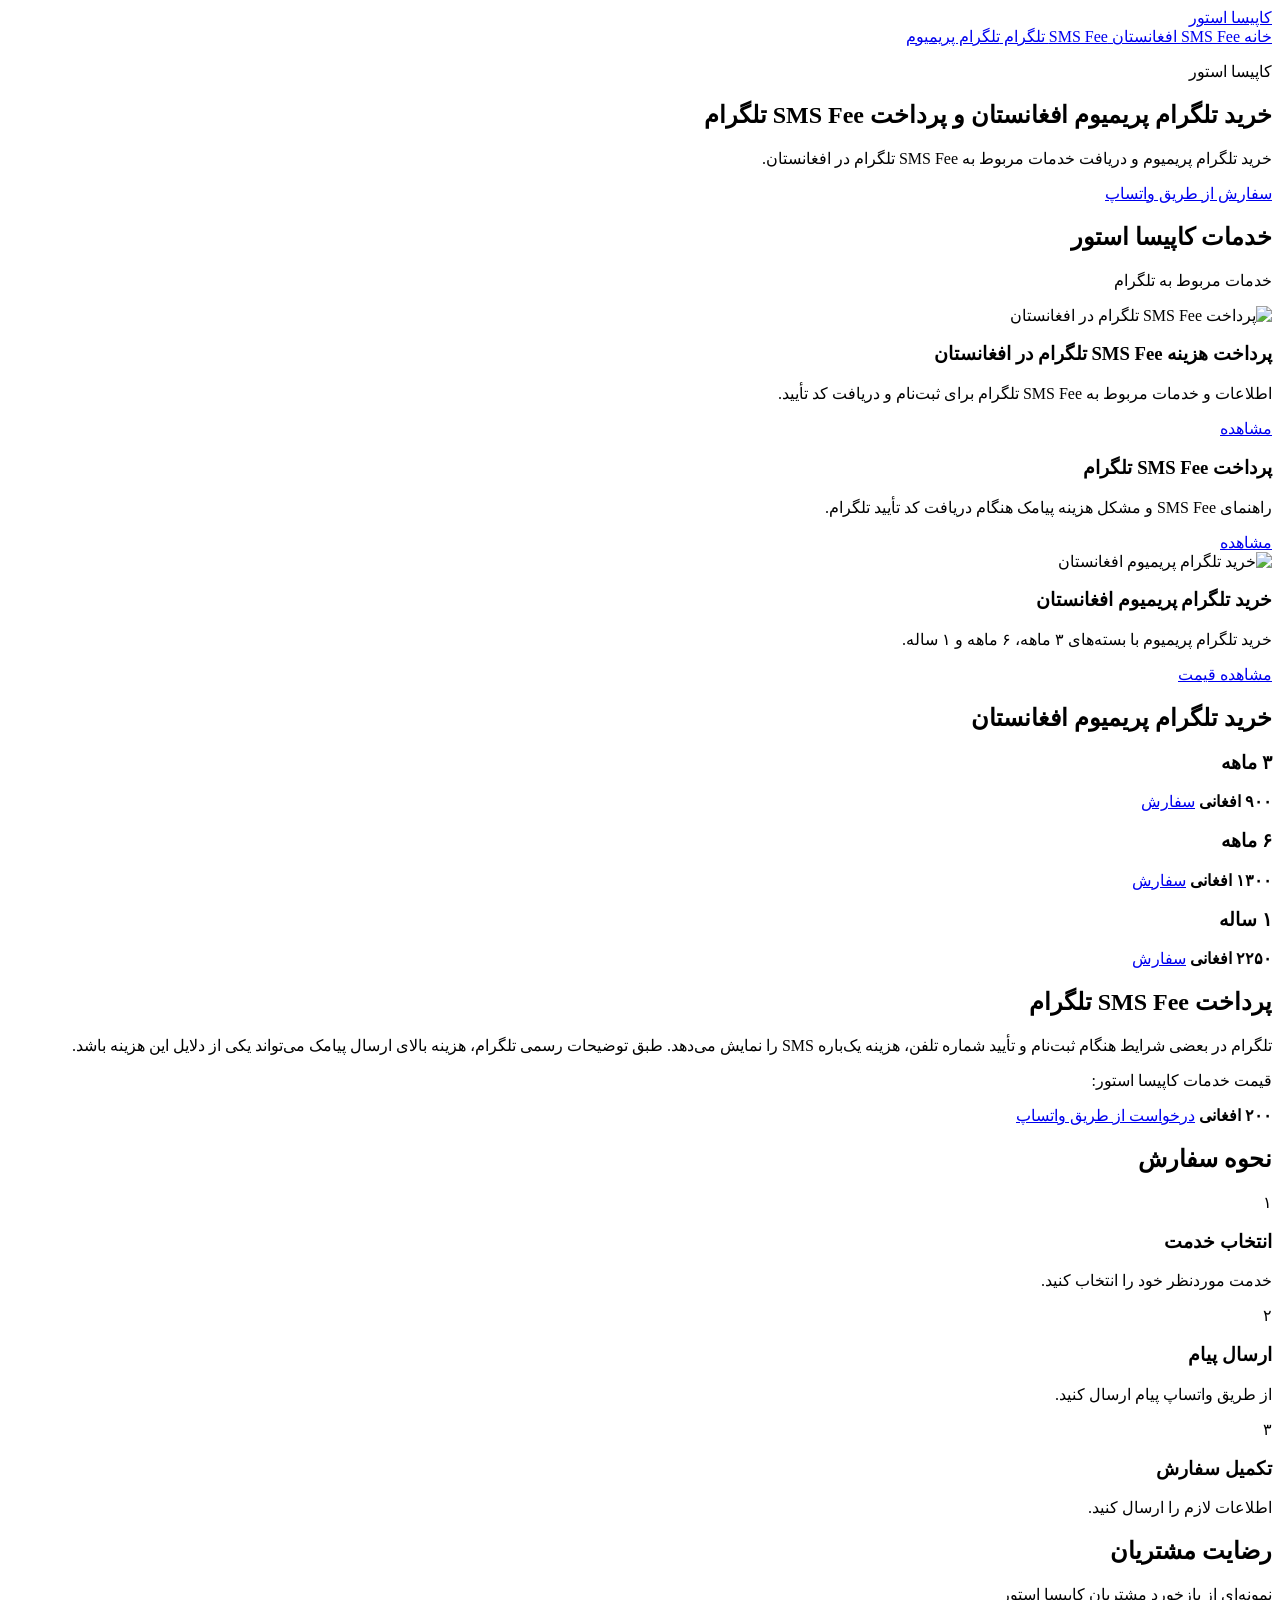
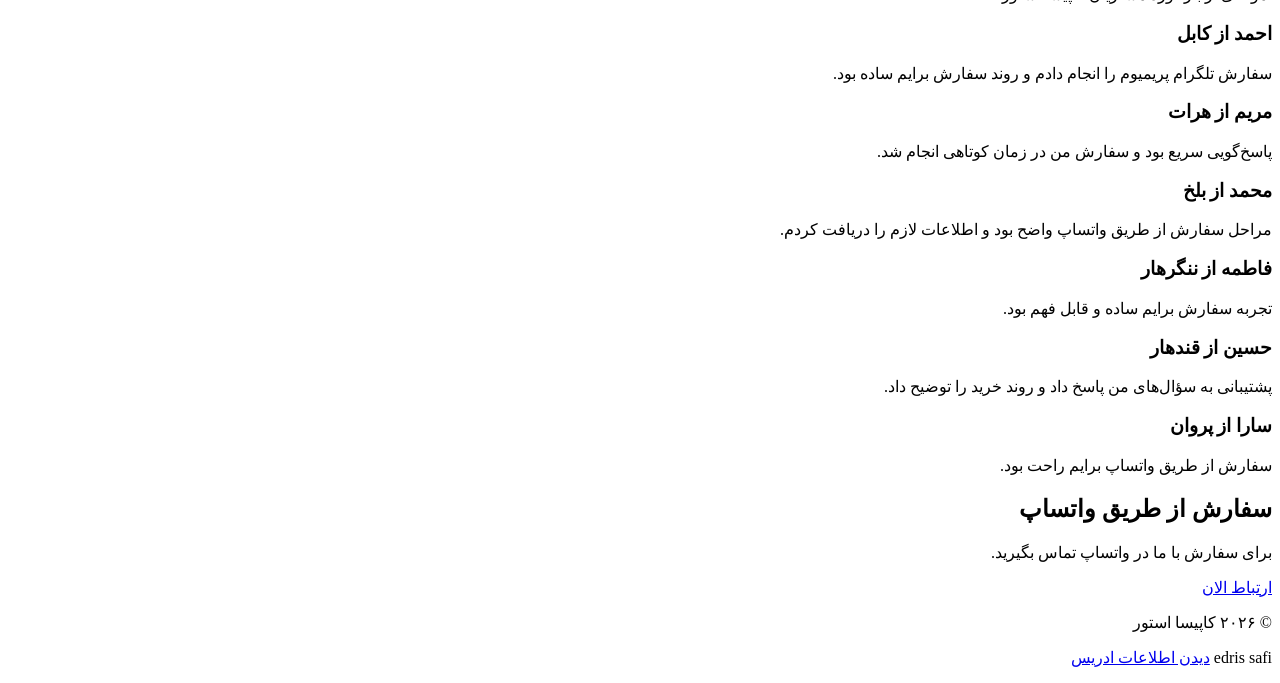
==== index.html @ 9c517be4 "Add files via upload" ====
<!DOCTYPE html>
<html lang="fa-AF" dir="rtl">

<head>
    <meta charset="UTF-8">

    <meta name="viewport" content="width=device-width, initial-scale=1.0">

    <title>خرید تلگرام پریمیوم افغانستان | پرداخت SMS Fee تلگرام</title>

    <meta name="description"
          content="خرید تلگرام پریمیوم افغانستان و پرداخت SMS Fee تلگرام. سفارش از طریق واتساپ.">

    <meta name="robots" content="index, follow">

    <link rel="canonical"
          href="https://a.about.kapisa.xyz/">

    <meta name="theme-color" content="#0b1220">

    <!-- Open Graph -->
    <meta property="og:type" content="website">

    <meta property="og:title"
          content="خرید تلگرام پریمیوم افغانستان | پرداخت SMS Fee تلگرام">

    <meta property="og:description"
          content="خرید تلگرام پریمیوم افغانستان و پرداخت SMS Fee تلگرام.">

    <meta property="og:url"
          content="https://a.about.kapisa.xyz/">

    <meta property="og:image"
          content="https://a.about.kapisa.xyz/images/telegram-premium.jpg">

    <meta property="og:locale" content="fa_AF">

    <!-- Favicon -->
    <link rel="icon"
          type="image/png"
          href="images/favicon.png">

    <!-- CSS -->
    <link rel="stylesheet"
          href="css/style.css">


    <!-- Schema -->
    <script type="application/ld+json">
    {
        "@context": "https://schema.org",
        "@graph": [

            {
                "@type": "WebSite",
                "@id": "https://a.about.kapisa.xyz/#website",
                "url": "https://a.about.kapisa.xyz/",
                "name": "کاپیسا استور",
                "inLanguage": "fa-AF"
            },

            {
                "@type": "Organization",
                "@id": "https://a.about.kapisa.xyz/#organization",
                "name": "کاپیسا استور",
                "url": "https://a.about.kapisa.xyz/",
                "telephone": "+93796345081"
            },

            {
                "@type": "WebPage",
                "@id": "https://a.about.kapisa.xyz/#webpage",
                "url": "https://a.about.kapisa.xyz/",
                "name": "خرید تلگرام پریمیوم افغانستان | پرداخت SMS Fee تلگرام",
                "isPartOf": {
                    "@id": "https://a.about.kapisa.xyz/#website"
                },
                "about": [
                    "خرید تلگرام پریمیوم افغانستان",
                    "پرداخت SMS Fee تلگرام"
                ],
                "inLanguage": "fa-AF"
            }

        ]
    }
    </script>

</head>


<body>


<!-- ==================== هدر ==================== -->

<header class="site-header">

    <div class="container header-content">

        <a href="index.html"
           class="logo"
           aria-label="کاپیسا استور">

            کاپیسا استور

        </a>


        <nav class="main-nav"
             aria-label="منوی اصلی">

            <a href="index.html">
                خانه
            </a>

            <a href="telegram-sms-fee-afghanistan.html">
                SMS Fee افغانستان
            </a>

            <a href="telegram-sms-fee.html">
                SMS Fee تلگرام
            </a>

            <a href="telegram-premium-afghanistan.html">
                تلگرام پریمیوم
            </a>

        </nav>

    </div>

</header>



<!-- ==================== محتوای اصلی ==================== -->

<main>


<!-- بخش اصلی -->

<section class="hero">

    <div class="container hero-content">

        <div class="hero-text">

            <p class="hero-label">
                کاپیسا استور
            </p>


            <h1>
                خرید تلگرام پریمیوم افغانستان
                و پرداخت SMS Fee تلگرام
            </h1>


            <p>
                خرید تلگرام پریمیوم و دریافت خدمات مربوط به
                SMS Fee تلگرام در افغانستان.
            </p>


            <a href="https://wa.me/93796345081"
               class="btn btn-whatsapp"
               target="_blank"
               rel="noopener noreferrer">

                سفارش از طریق واتساپ

            </a>

        </div>

    </div>

</section>



<!-- ==================== خدمات ==================== -->

<section class="services">

    <div class="container">

        <div class="section-heading">

            <h2>
                خدمات کاپیسا استور
            </h2>

            <p>
                خدمات مربوط به تلگرام
            </p>

        </div>


        <div class="service-grid">


            <!-- SMS Fee افغانستان -->

            <article class="service-card">

                <img src="images/telegram-sms-fee.jpg"
                     alt="پرداخت SMS Fee تلگرام در افغانستان"
                     loading="lazy">


                <div class="service-content">

                    <h3>
                        پرداخت هزینه SMS Fee تلگرام در افغانستان
                    </h3>


                    <p>
                        اطلاعات و خدمات مربوط به SMS Fee تلگرام
                        برای ثبت‌نام و دریافت کد تأیید.
                    </p>


                    <a href="telegram-sms-fee-afghanistan.html"
                       class="btn">

                        مشاهده

                    </a>

                </div>

            </article>



            <!-- SMS Fee تلگرام -->

            <article class="service-card">

                <div class="service-content">

                    <h3>
                        پرداخت SMS Fee تلگرام
                    </h3>


                    <p>
                        راهنمای SMS Fee و مشکل هزینه پیامک
                        هنگام دریافت کد تأیید تلگرام.
                    </p>


                    <a href="telegram-sms-fee.html"
                       class="btn">

                        مشاهده

                    </a>

                </div>

            </article>



            <!-- Telegram Premium -->

            <article class="service-card">

                <img src="images/telegram-premium.jpg"
                     alt="خرید تلگرام پریمیوم افغانستان"
                     loading="lazy">


                <div class="service-content">

                    <h3>
                        خرید تلگرام پریمیوم افغانستان
                    </h3>


                    <p>
                        خرید تلگرام پریمیوم با بسته‌های
                        ۳ ماهه، ۶ ماهه و ۱ ساله.
                    </p>


                    <a href="telegram-premium-afghanistan.html"
                       class="btn">

                        مشاهده قیمت

                    </a>

                </div>

            </article>


        </div>

    </div>

</section>



<!-- ==================== قیمت پریمیوم ==================== -->

<section class="pricing">

    <div class="container">

        <div class="section-heading">

            <h2>
                خرید تلگرام پریمیوم افغانستان
            </h2>

        </div>


        <div class="price-grid">


            <!-- ۳ ماه -->

            <article class="price-card">

                <h3>
                    ۳ ماهه
                </h3>

                <strong>
                    ۹۰۰ افغانی
                </strong>

                <a href="https://wa.me/93796345081?text=سلام،%20تلگرام%20پریمیوم%203%20ماهه%20می‌خواهم."
                   class="btn btn-whatsapp"
                   target="_blank"
                   rel="noopener noreferrer">

                    سفارش

                </a>

            </article>



            <!-- ۶ ماه -->

            <article class="price-card">

                <h3>
                    ۶ ماهه
                </h3>

                <strong>
                    ۱۳۰۰ افغانی
                </strong>

                <a href="https://wa.me/93796345081?text=سلام،%20تلگرام%20پریمیوم%206%20ماهه%20می‌خواهم."
                   class="btn btn-whatsapp"
                   target="_blank"
                   rel="noopener noreferrer">

                    سفارش

                </a>

            </article>



            <!-- ۱ سال -->

            <article class="price-card featured">

                <h3>
                    ۱ ساله
                </h3>

                <strong>
                    ۲۲۵۰ افغانی
                </strong>

                <a href="https://wa.me/93796345081?text=سلام،%20تلگرام%20پریمیوم%201%20ساله%20می‌خواهم."
                   class="btn btn-whatsapp"
                   target="_blank"
                   rel="noopener noreferrer">

                    سفارش

                </a>

            </article>


        </div>

    </div>

</section>



<!-- ==================== SMS Fee ==================== -->

<section class="sms-fee">

    <div class="container">

        <div class="info-box">

            <h2>
                پرداخت SMS Fee تلگرام
            </h2>


            <p>
                تلگرام در بعضی شرایط هنگام ثبت‌نام و تأیید
                شماره تلفن، هزینه یک‌باره SMS را نمایش می‌دهد.
                طبق توضیحات رسمی تلگرام، هزینه بالای ارسال
                پیامک می‌تواند یکی از دلایل این هزینه باشد.
            </p>


            <p>
                قیمت خدمات کاپیسا استور:
            </p>


            <strong class="service-price">
                ۲۰۰ افغانی
            </strong>




            <a href="https://wa.me/93796345081?text=سلام،%20برای%20SMS%20Fee%20تلگرام%20کمک%20می‌خواهم."
               class="btn btn-whatsapp"
               target="_blank"
               rel="noopener noreferrer">

                درخواست از طریق واتساپ

            </a>

        </div>

    </div>

</section>



<!-- ==================== نحوه سفارش ==================== -->

<section class="how-to-order">

    <div class="container">

        <div class="section-heading">

            <h2>
                نحوه سفارش
            </h2>

        </div>


        <div class="steps">


            <div class="step">

                <span>
                    ۱
                </span>

                <h3>
                    انتخاب خدمت
                </h3>

                <p>
                    خدمت موردنظر خود را انتخاب کنید.
                </p>

            </div>



            <div class="step">

                <span>
                    ۲
                </span>

                <h3>
                    ارسال پیام
                </h3>

                <p>
                    از طریق واتساپ پیام ارسال کنید.
                </p>

            </div>



            <div class="step">

                <span>
                    ۳
                </span>

                <h3>
                    تکمیل سفارش
                </h3>

                <p>
                    اطلاعات لازم را ارسال کنید.
                </p>

            </div>


        </div>

    </div>

</section>



<!-- ==================== رضایت مشتری ==================== -->

<section class="reviews">

    <div class="container">

       

<section class="reviews">
    <div class="container">

        <div class="section-heading">
            <h2>رضایت مشتریان</h2>
            <p>نمونه‌ای از بازخورد مشتریان کاپیسا استور</p>
        </div>

        <div class="review-grid">

            <article class="review-card">
                <h3>احمد از کابل</h3>
                <p>
                    سفارش تلگرام پریمیوم را انجام دادم و روند سفارش برایم ساده بود.
                </p>
            </article>

            <article class="review-card">
                <h3>مریم از هرات</h3>
                <p>
                    پاسخ‌گویی سریع بود و سفارش من در زمان کوتاهی انجام شد.
                </p>
            </article>

            <article class="review-card">
                <h3>محمد از بلخ</h3>
                <p>
                    مراحل سفارش از طریق واتساپ واضح بود و اطلاعات لازم را دریافت کردم.
                </p>
            </article>

            <article class="review-card">
                <h3>فاطمه از ننگرهار</h3>
                <p>
                    تجربه سفارش برایم ساده و قابل فهم بود.
                </p>
            </article>

            <article class="review-card">
                <h3>حسین از قندهار</h3>
                <p>
                    پشتیبانی به سؤال‌های من پاسخ داد و روند خرید را توضیح داد.
                </p>
            </article>

            <article class="review-card">
                <h3>سارا از پروان</h3>
                <p>
                    سفارش از طریق واتساپ برایم راحت بود.
                </p>
            </article>

        </div>

    </div>
</section>

    </div>

</section>



<!-- ==================== تماس ==================== -->

<section class="final-cta">

    <div class="container">

        <h2>
            سفارش از طریق واتساپ
        </h2>


        <p>
            برای سفارش با ما در واتساپ تماس بگیرید.
        </p>


        <a href="https://wa.me/93796345081"
           class="btn btn-whatsapp"
           target="_blank"
           rel="noopener noreferrer">

            ارتباط الان 

        </a>

    </div>

</section>


</main>



<!-- ==================== فوتر ==================== -->

<footer class="site-footer">

    <div class="container">

        <p>
            © ۲۰۲۶ کاپیسا استور
        </p>


        <p>
edris safi <a href="https://about.kapisa.xyz/" > دیدن اطلاعات ادریس </a>
        </p>

    </div>

</footer>


</body>

</html>
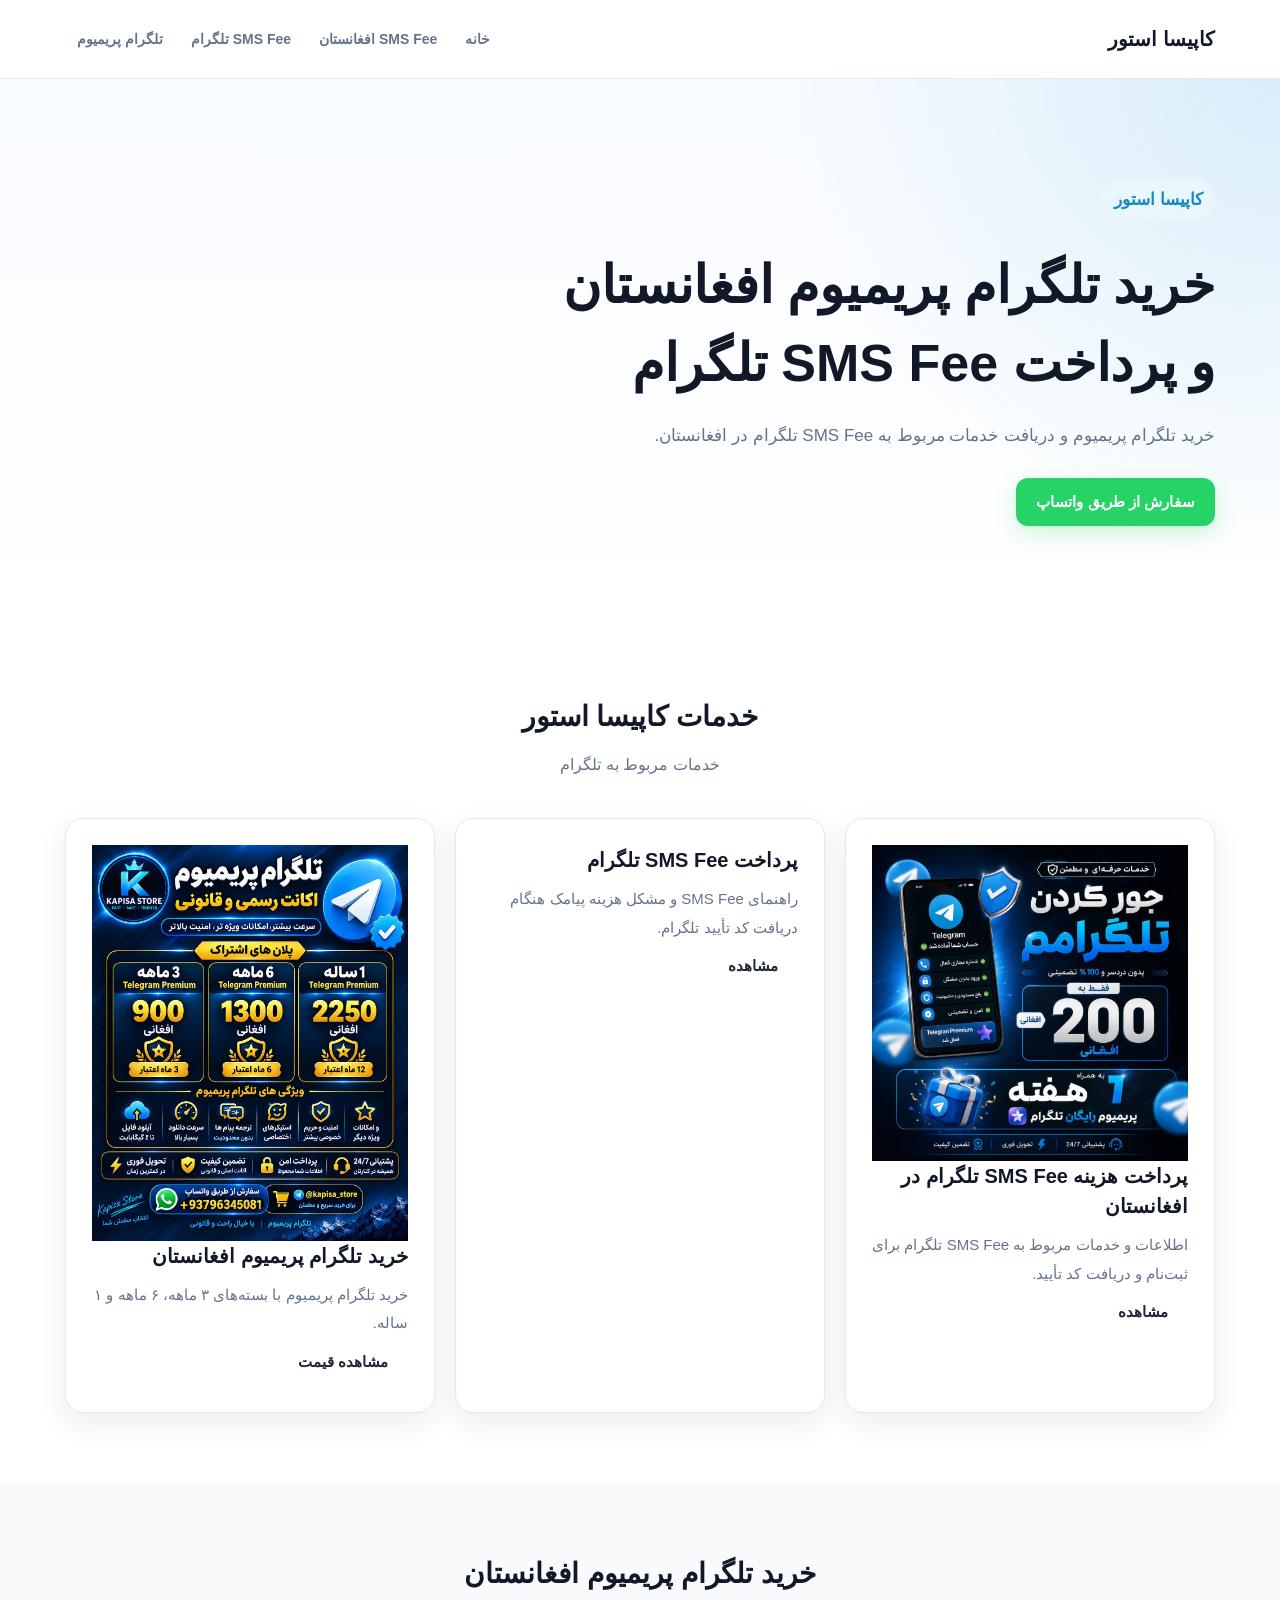
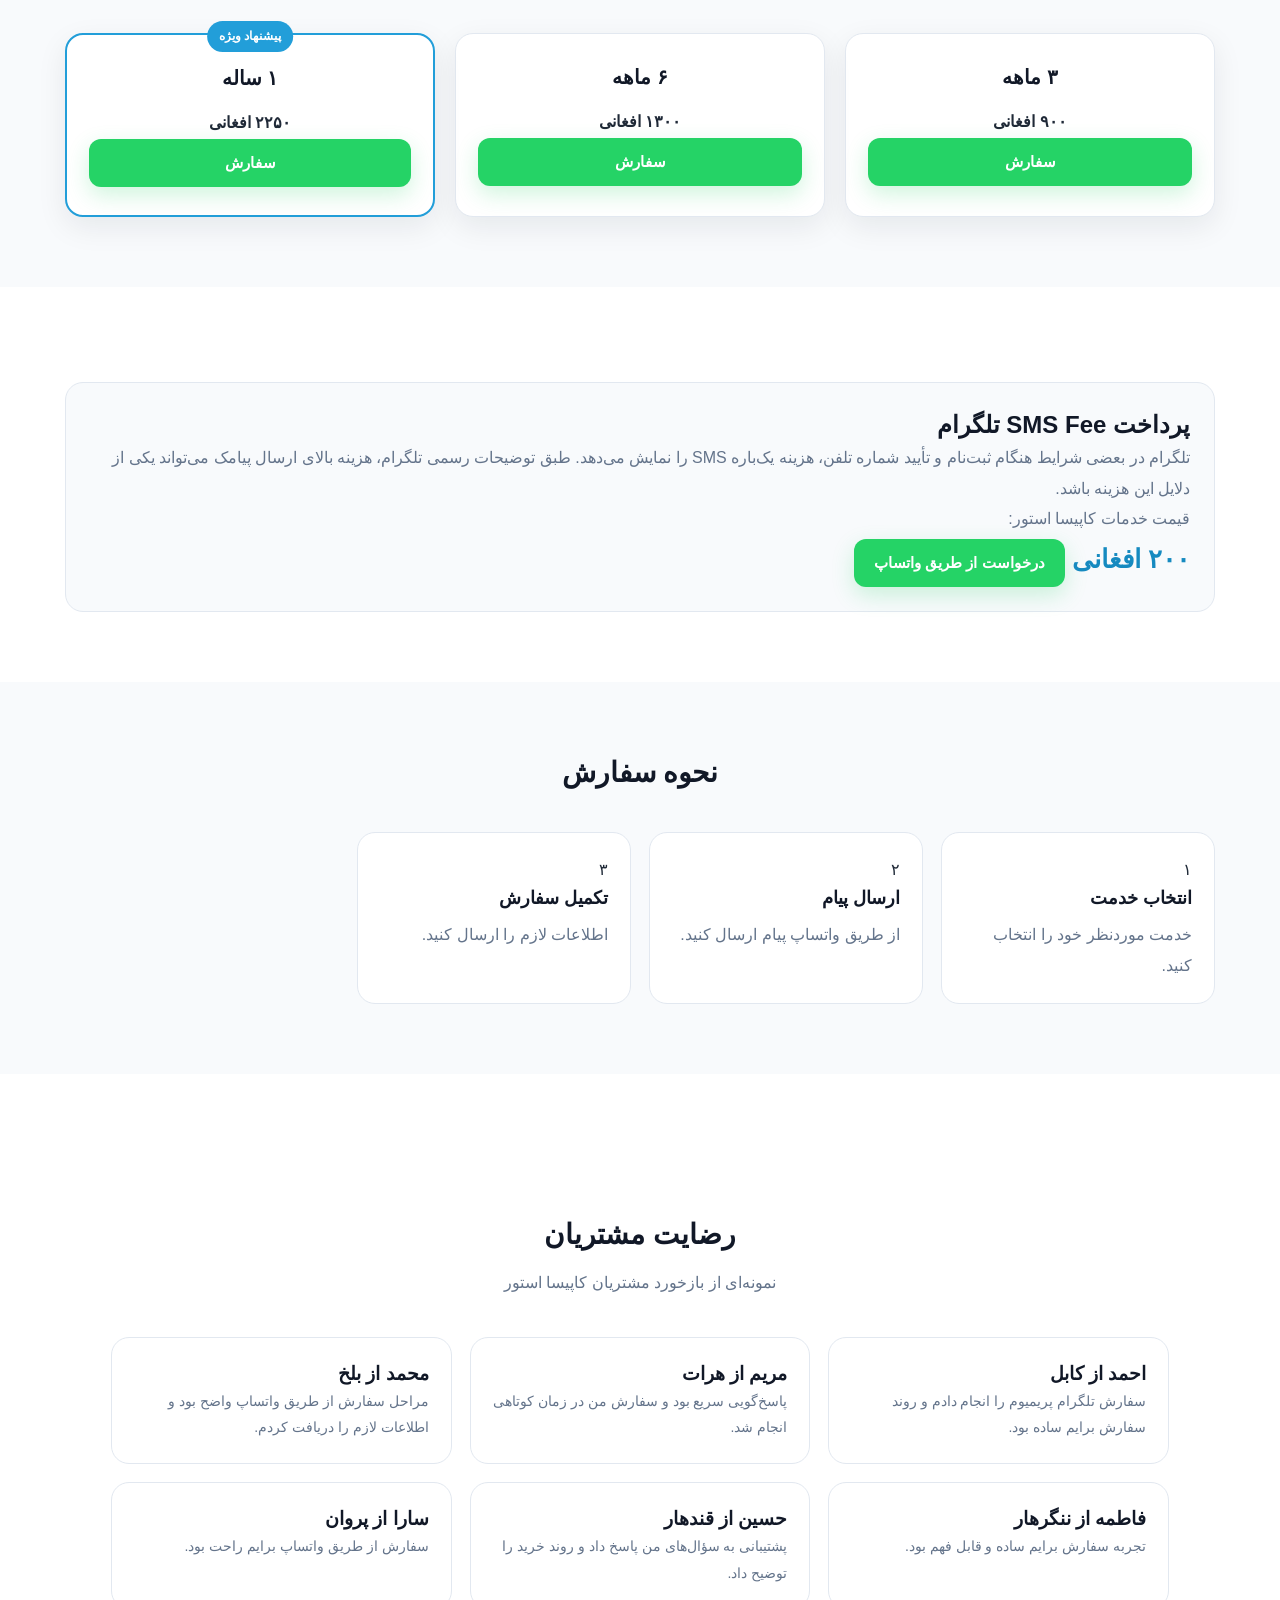
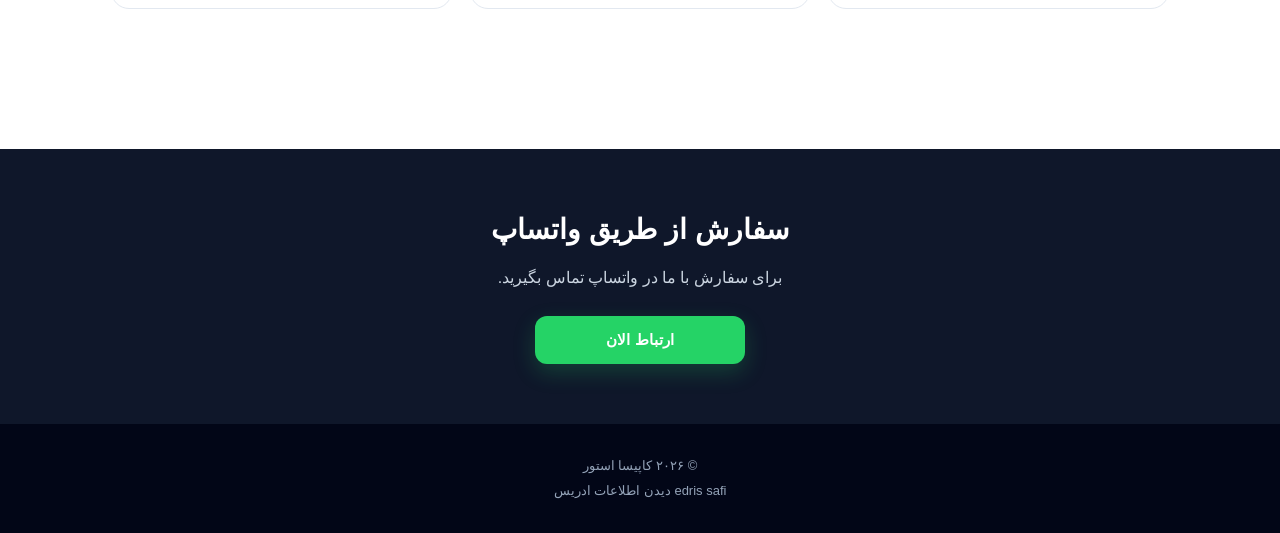
==== commit 0c5671c0: "Update index.html" ====
--- a/index.html
+++ b/index.html
@@ -14,7 +14,7 @@
     <meta name="robots" content="index, follow">
 
     <link rel="canonical"
-          href="https://a.about.kapisa.xyz/">
+          href="https://a.kapisa.xyz/">
 
     <meta name="theme-color" content="#0b1220">
 
@@ -28,10 +28,10 @@
           content="خرید تلگرام پریمیوم افغانستان و پرداخت SMS Fee تلگرام.">
 
     <meta property="og:url"
-          content="https://a.about.kapisa.xyz/">
+          content="https://a.kapisa.xyz/">
 
     <meta property="og:image"
-          content="https://a.about.kapisa.xyz/images/telegram-premium.jpg">
+          content="https://a.kapisa.xyz/images/telegram-premium.jpg">
 
     <meta property="og:locale" content="fa_AF">
 
@@ -53,27 +53,27 @@
 
             {
                 "@type": "WebSite",
-                "@id": "https://a.about.kapisa.xyz/#website",
-                "url": "https://a.about.kapisa.xyz/",
+                "@id": "https://a.kapisa.xyz/#website",
+                "url": "https://a.kapisa.xyz/",
                 "name": "کاپیسا استور",
                 "inLanguage": "fa-AF"
             },
 
             {
                 "@type": "Organization",
-                "@id": "https://a.about.kapisa.xyz/#organization",
+                "@id": "https://a.kapisa.xyz/#organization",
                 "name": "کاپیسا استور",
-                "url": "https://a.about.kapisa.xyz/",
+                "url": "https://a.kapisa.xyz/",
                 "telephone": "+93796345081"
             },
 
             {
                 "@type": "WebPage",
-                "@id": "https://a.about.kapisa.xyz/#webpage",
-                "url": "https://a.about.kapisa.xyz/",
+                "@id": "https://a.kapisa.xyz/#webpage",
+                "url": "https://a.kapisa.xyz/",
                 "name": "خرید تلگرام پریمیوم افغانستان | پرداخت SMS Fee تلگرام",
                 "isPartOf": {
-                    "@id": "https://a.about.kapisa.xyz/#website"
+                    "@id": "https://a.kapisa.xyz/#website"
                 },
                 "about": [
                     "خرید تلگرام پریمیوم افغانستان",
--- a/css/style.css
+++ b/css/style.css
@@ -0,0 +1,834 @@
+/* =========================================
+   KAPISA STORE
+   Persian RTL Responsive Design
+   ========================================= */
+
+:root {
+    --primary: #229ed9;
+    --primary-dark: #168ac0;
+    --secondary: #0f172a;
+    --dark: #111827;
+    --text: #1f2937;
+    --muted: #64748b;
+    --light: #f8fafc;
+    --white: #ffffff;
+    --border: #e2e8f0;
+    --success: #16a34a;
+    --shadow: 0 10px 30px rgba(15, 23, 42, 0.08);
+    --radius: 18px;
+    --container: 1150px;
+}
+
+/* =========================================
+   RESET
+   ========================================= */
+
+* {
+    margin: 0;
+    padding: 0;
+    box-sizing: border-box;
+}
+
+html {
+    scroll-behavior: smooth;
+}
+
+body {
+    font-family:
+        Tahoma,
+        Arial,
+        sans-serif;
+    background: var(--white);
+    color: var(--text);
+    line-height: 1.9;
+    direction: rtl;
+}
+
+img {
+    max-width: 100%;
+    height: auto;
+    display: block;
+}
+
+a {
+    color: inherit;
+    text-decoration: none;
+}
+
+button,
+a {
+    -webkit-tap-highlight-color: transparent;
+}
+
+ul {
+    list-style: none;
+}
+
+/* =========================================
+   GENERAL
+   ========================================= */
+
+.container {
+    width: min(92%, var(--container));
+    margin-inline: auto;
+}
+
+section {
+    padding-block: 70px;
+}
+
+h1,
+h2,
+h3 {
+    color: var(--dark);
+    line-height: 1.5;
+}
+
+p {
+    color: var(--muted);
+}
+
+.section-heading {
+    max-width: 720px;
+    margin: 0 auto 38px;
+    text-align: center;
+}
+
+.section-heading h2 {
+    font-size: 28px;
+    margin-bottom: 12px;
+}
+
+.section-heading p {
+    font-size: 16px;
+}
+
+/* =========================================
+   HEADER
+   ========================================= */
+
+.site-header {
+    position: sticky;
+    top: 0;
+    z-index: 1000;
+    background: rgba(255, 255, 255, 0.96);
+    border-bottom: 1px solid var(--border);
+    backdrop-filter: blur(12px);
+}
+
+.header-content {
+    min-height: 72px;
+    display: flex;
+    align-items: center;
+    justify-content: space-between;
+    gap: 18px;
+}
+
+.logo {
+    display: flex;
+    align-items: center;
+    gap: 10px;
+    color: var(--dark);
+    font-size: 20px;
+    font-weight: 800;
+    white-space: nowrap;
+}
+
+.logo img {
+    width: 42px;
+    height: 42px;
+    object-fit: contain;
+    border-radius: 10px;
+}
+
+.main-nav {
+    display: flex;
+    align-items: center;
+    gap: 6px;
+    overflow-x: auto;
+    scrollbar-width: none;
+}
+
+.main-nav::-webkit-scrollbar {
+    display: none;
+}
+
+.main-nav a {
+    display: block;
+    padding: 8px 12px;
+    border-radius: 10px;
+    color: var(--muted);
+    font-size: 14px;
+    font-weight: 600;
+    white-space: nowrap;
+    transition: 0.25s ease;
+}
+
+.main-nav a:hover {
+    color: var(--primary);
+    background: #eff8fd;
+}
+
+/* =========================================
+   HERO
+   ========================================= */
+
+.hero {
+    background:
+        radial-gradient(
+            circle at top right,
+            rgba(34, 158, 217, 0.15),
+            transparent 35%
+        ),
+        linear-gradient(180deg, #f8fbff 0%, #ffffff 100%);
+    padding-block: 75px;
+}
+
+.hero-content {
+    display: grid;
+    gap: 35px;
+    align-items: center;
+}
+
+.hero-text {
+    max-width: 720px;
+}
+
+.hero-label {
+    display: inline-block;
+    margin-bottom: 14px;
+    padding: 5px 12px;
+    border-radius: 50px;
+    background: #e9f7fd;
+    color: var(--primary-dark);
+    font-size: 14px;
+    font-weight: 700;
+}
+
+.hero h1 {
+    font-size: clamp(30px, 7vw, 52px);
+    margin-bottom: 18px;
+}
+
+.hero p {
+    font-size: 17px;
+    max-width: 650px;
+    margin-bottom: 25px;
+}
+
+/* =========================================
+   BUTTONS
+   ========================================= */
+
+.btn {
+    display: inline-flex;
+    align-items: center;
+    justify-content: center;
+    min-height: 48px;
+    padding: 10px 20px;
+    border-radius: 12px;
+    border: none;
+    font-size: 15px;
+    font-weight: 700;
+    cursor: pointer;
+    transition:
+        transform 0.2s ease,
+        box-shadow 0.2s ease,
+        background 0.2s ease;
+}
+
+.btn:hover {
+    transform: translateY(-2px);
+}
+
+.btn-whatsapp {
+    background: #25d366;
+    color: #ffffff;
+    box-shadow: 0 8px 22px rgba(37, 211, 102, 0.22);
+}
+
+.btn-whatsapp:hover {
+    background: #1ebe5d;
+}
+
+/* =========================================
+   SERVICES
+   ========================================= */
+
+.services {
+    background: var(--white);
+}
+
+.service-grid {
+    display: grid;
+    grid-template-columns: 1fr;
+    gap: 20px;
+}
+
+.service-card {
+    height: 100%;
+    padding: 26px;
+    border: 1px solid var(--border);
+    border-radius: var(--radius);
+    background: var(--white);
+    box-shadow: var(--shadow);
+    transition:
+        transform 0.25s ease,
+        box-shadow 0.25s ease;
+}
+
+.service-card:hover {
+    transform: translateY(-5px);
+    box-shadow: 0 15px 35px rgba(15, 23, 42, 0.12);
+}
+
+.service-content h3 {
+    margin-bottom: 10px;
+    font-size: 20px;
+}
+
+.service-content p {
+    font-size: 15px;
+}
+
+/* =========================================
+   PRICING
+   ========================================= */
+
+.pricing {
+    background: var(--light);
+}
+
+.price-grid {
+    display: grid;
+    grid-template-columns: 1fr;
+    gap: 20px;
+}
+
+.price-card {
+    position: relative;
+    padding: 28px 22px;
+    text-align: center;
+    border: 1px solid var(--border);
+    border-radius: var(--radius);
+    background: var(--white);
+    box-shadow: var(--shadow);
+}
+
+.price-card h3 {
+    font-size: 20px;
+    margin-bottom: 15px;
+}
+
+.price-card .price {
+    display: block;
+    margin-bottom: 18px;
+    color: var(--primary-dark);
+    font-size: 30px;
+    font-weight: 800;
+}
+
+.price-card .btn {
+    width: 100%;
+}
+
+.price-card.featured {
+    border: 2px solid var(--primary);
+    transform: none;
+}
+
+.price-card.featured::before {
+    content: "پیشنهاد ویژه";
+    position: absolute;
+    top: -14px;
+    inset-inline-start: 50%;
+    transform: translateX(50%);
+    padding: 4px 12px;
+    border-radius: 30px;
+    background: var(--primary);
+    color: #fff;
+    font-size: 12px;
+    font-weight: 700;
+}
+
+/* =========================================
+   SMS FEE
+   ========================================= */
+
+.sms-fee {
+    background: var(--white);
+}
+
+.info-box,
+.notice-box,
+.service-box {
+    padding: 24px;
+    border-radius: var(--radius);
+    margin-top: 25px;
+}
+
+.info-box {
+    background: #f8fafc;
+    border: 1px solid var(--border);
+}
+
+.service-box {
+    background: #eff9ff;
+    border: 1px solid #ccecf9;
+}
+
+.notice-box {
+    background: #fffaf0;
+    border: 1px solid #f4dfb1;
+}
+
+.service-price {
+    margin-top: 12px;
+    color: var(--primary-dark);
+    font-size: 26px;
+    font-weight: 800;
+}
+
+.small-text {
+    font-size: 13px;
+    color: var(--muted);
+}
+
+/* =========================================
+   HOW TO ORDER
+   ========================================= */
+
+.how-to-order {
+    background: var(--light);
+}
+
+.steps {
+    display: grid;
+    grid-template-columns: 1fr;
+    gap: 18px;
+}
+
+.step {
+    padding: 22px;
+    background: var(--white);
+    border: 1px solid var(--border);
+    border-radius: var(--radius);
+}
+
+.step h3 {
+    margin-bottom: 8px;
+    font-size: 18px;
+}
+
+.step-number {
+    display: inline-flex;
+    align-items: center;
+    justify-content: center;
+    width: 38px;
+    height: 38px;
+    margin-bottom: 12px;
+    border-radius: 50%;
+    background: var(--primary);
+    color: #fff;
+    font-weight: 800;
+}
+
+/* =========================================
+   REVIEWS
+   ========================================= */
+
+.reviews {
+    background: var(--white);
+}
+
+.review-grid {
+    display: grid;
+    grid-template-columns: 1fr;
+    gap: 18px;
+}
+
+.review-card {
+    padding: 22px;
+    border: 1px solid var(--border);
+    border-radius: var(--radius);
+    background: #fff;
+}
+
+.review-card p {
+    font-size: 14px;
+}
+
+/* =========================================
+   FINAL CTA
+   ========================================= */
+
+.final-cta {
+    padding-block: 60px;
+    background: var(--secondary);
+    text-align: center;
+}
+
+.final-cta h2 {
+    color: #fff;
+    font-size: 28px;
+    margin-bottom: 12px;
+}
+
+.final-cta p {
+    color: #cbd5e1;
+    margin-bottom: 22px;
+}
+
+.final-cta .btn {
+    min-width: 210px;
+}
+
+/* =========================================
+   FOOTER
+   ========================================= */
+
+.site-footer {
+    padding-block: 30px;
+    background: #020617;
+    text-align: center;
+}
+
+.site-footer p {
+    color: #94a3b8;
+    font-size: 13px;
+}
+
+/* =========================================
+   PAGE HERO
+   ========================================= */
+
+.page-hero {
+    padding-block: 55px;
+    background:
+        linear-gradient(
+            135deg,
+            #eff8ff,
+            #ffffff
+        );
+    border-bottom: 1px solid var(--border);
+}
+
+.page-hero h1 {
+    font-size: clamp(28px, 6vw, 44px);
+    margin-bottom: 12px;
+}
+
+.page-hero p {
+    max-width: 720px;
+}
+
+/* =========================================
+   ARTICLE
+   ========================================= */
+
+.article-page {
+    padding-block: 55px;
+}
+
+.article-image {
+    width: 100%;
+    max-width: 850px;
+    margin: 0 auto 35px;
+    border-radius: var(--radius);
+    box-shadow: var(--shadow);
+    object-fit: cover;
+}
+
+.content-section {
+    max-width: 850px;
+    margin-inline: auto;
+}
+
+.content-section h2 {
+    margin-top: 35px;
+    margin-bottom: 12px;
+    font-size: 25px;
+}
+
+.content-section h3 {
+    margin-top: 25px;
+    margin-bottom: 8px;
+    font-size: 19px;
+}
+
+.content-section p {
+    margin-bottom: 15px;
+}
+
+.content-section ul {
+    margin: 15px 0;
+    padding-inline-start: 22px;
+    list-style: disc;
+}
+
+.content-section li {
+    margin-bottom: 8px;
+    color: var(--muted);
+}
+
+/* =========================================
+   SERVICE PRICE BOX
+   ========================================= */
+
+.service-price-box {
+    margin-block: 30px;
+    padding: 28px;
+    border-radius: var(--radius);
+    background: #eff9ff;
+    border: 1px solid #ccecf9;
+    text-align: center;
+}
+
+.service-price-box h3 {
+    margin-bottom: 8px;
+}
+
+.service-price-box .price {
+    color: var(--primary-dark);
+    font-size: 32px;
+    font-weight: 800;
+    margin-bottom: 15px;
+}
+
+/* =========================================
+   FAQ
+   ========================================= */
+
+.faq-section {
+    max-width: 850px;
+    margin: 45px auto 0;
+}
+
+.faq-section h2 {
+    margin-bottom: 20px;
+}
+
+details {
+    margin-bottom: 12px;
+    padding: 0;
+    border: 1px solid var(--border);
+    border-radius: 14px;
+    background: var(--white);
+    overflow: hidden;
+}
+
+summary {
+    position: relative;
+    padding: 20px 37px;
+    cursor: pointer;
+    color: var(--dark);
+    font-weight: 700;
+    list-style: none;
+}
+
+summary::-webkit-details-marker {
+    display: none;
+}
+
+summary::after {
+    content: "+";
+    position: absolute;
+    inset-inline-start: 18px;
+    font-size: 20px;
+    color: var(--primary);
+}
+
+details[open] summary::after {
+    content: "−";
+}
+
+details p {
+    padding: 0 20px 18px;
+    font-size: 14px;
+}
+
+/* =========================================
+   BACK LINK
+   ========================================= */
+
+.back-link {
+    display: inline-flex;
+    align-items: center;
+    margin-top: 30px;
+    color: var(--primary-dark);
+    font-weight: 700;
+}
+
+.back-link:hover {
+    text-decoration: underline;
+}
+
+/* =========================================
+   PRODUCT PAGE
+   ========================================= */
+
+.product-page {
+    padding-block: 55px;
+}
+
+.product-image {
+    width: 100%;
+    max-width: 800px;
+    margin: 0 auto 35px;
+    border-radius: var(--radius);
+    box-shadow: var(--shadow);
+}
+
+.feature-grid {
+    display: grid;
+    grid-template-columns: 1fr;
+    gap: 16px;
+    margin-top: 25px;
+}
+
+.feature-card {
+    padding: 20px;
+    border: 1px solid var(--border);
+    border-radius: 16px;
+    background: var(--white);
+}
+
+.feature-card h3 {
+    margin-bottom: 6px;
+    font-size: 17px;
+}
+
+/* =========================================
+   RESPONSIVE
+   ========================================= */
+
+@media (min-width: 600px) {
+
+    .service-grid {
+        grid-template-columns: repeat(2, 1fr);
+    }
+
+    .price-grid {
+        grid-template-columns: repeat(3, 1fr);
+        align-items: stretch;
+    }
+
+    .steps {
+        grid-template-columns: repeat(2, 1fr);
+    }
+
+    .review-grid {
+        grid-template-columns: repeat(2, 1fr);
+    }
+
+    .feature-grid {
+        grid-template-columns: repeat(2, 1fr);
+    }
+}
+
+@media (min-width: 800px) {
+
+    .header-content {
+        min-height: 78px;
+    }
+
+    .main-nav {
+        gap: 4px;
+    }
+
+    .hero-content {
+        grid-template-columns: 1.2fr 0.8fr;
+    }
+
+    .hero {
+        padding-block: 100px;
+    }
+
+    .service-grid {
+        grid-template-columns: repeat(3, 1fr);
+    }
+
+    .steps {
+        grid-template-columns: repeat(4, 1fr);
+    }
+
+    .review-grid {
+        grid-template-columns: repeat(3, 1fr);
+    }
+
+    .feature-grid {
+        grid-template-columns: repeat(3, 1fr);
+    }
+}
+
+@media (max-width: 700px) {
+
+    .header-content {
+        flex-direction: column;
+        justify-content: center;
+        padding-block: 10px;
+    }
+
+    .main-nav {
+        width: 100%;
+        justify-content: flex-start;
+        padding-bottom: 2px;
+    }
+
+    .main-nav a {
+        font-size: 13px;
+    }
+
+    section {
+        padding-block: 50px;
+    }
+
+    .hero {
+        padding-block: 55px;
+        text-align: center;
+    }
+
+    .hero-text {
+        margin-inline: auto;
+    }
+
+    .hero p {
+        margin-inline: auto;
+    }
+
+    .btn {
+        width: 100%;
+    }
+
+    .final-cta .btn {
+        width: 100%;
+    }
+
+    .price-card.featured {
+        transform: none;
+    }
+}
+
+/* =========================================
+   ACCESSIBILITY
+   ========================================= */
+
+:focus-visible {
+    outline: 3px solid rgba(34, 158, 217, 0.35);
+    outline-offset: 3px;
+}
+
+@media (prefers-reduced-motion: reduce) {
+
+    html {
+        scroll-behavior: auto;
+    }
+
+    *,
+    *::before,
+    *::after {
+        transition: none !important;
+        animation: none !important;
+    }
+}
+
